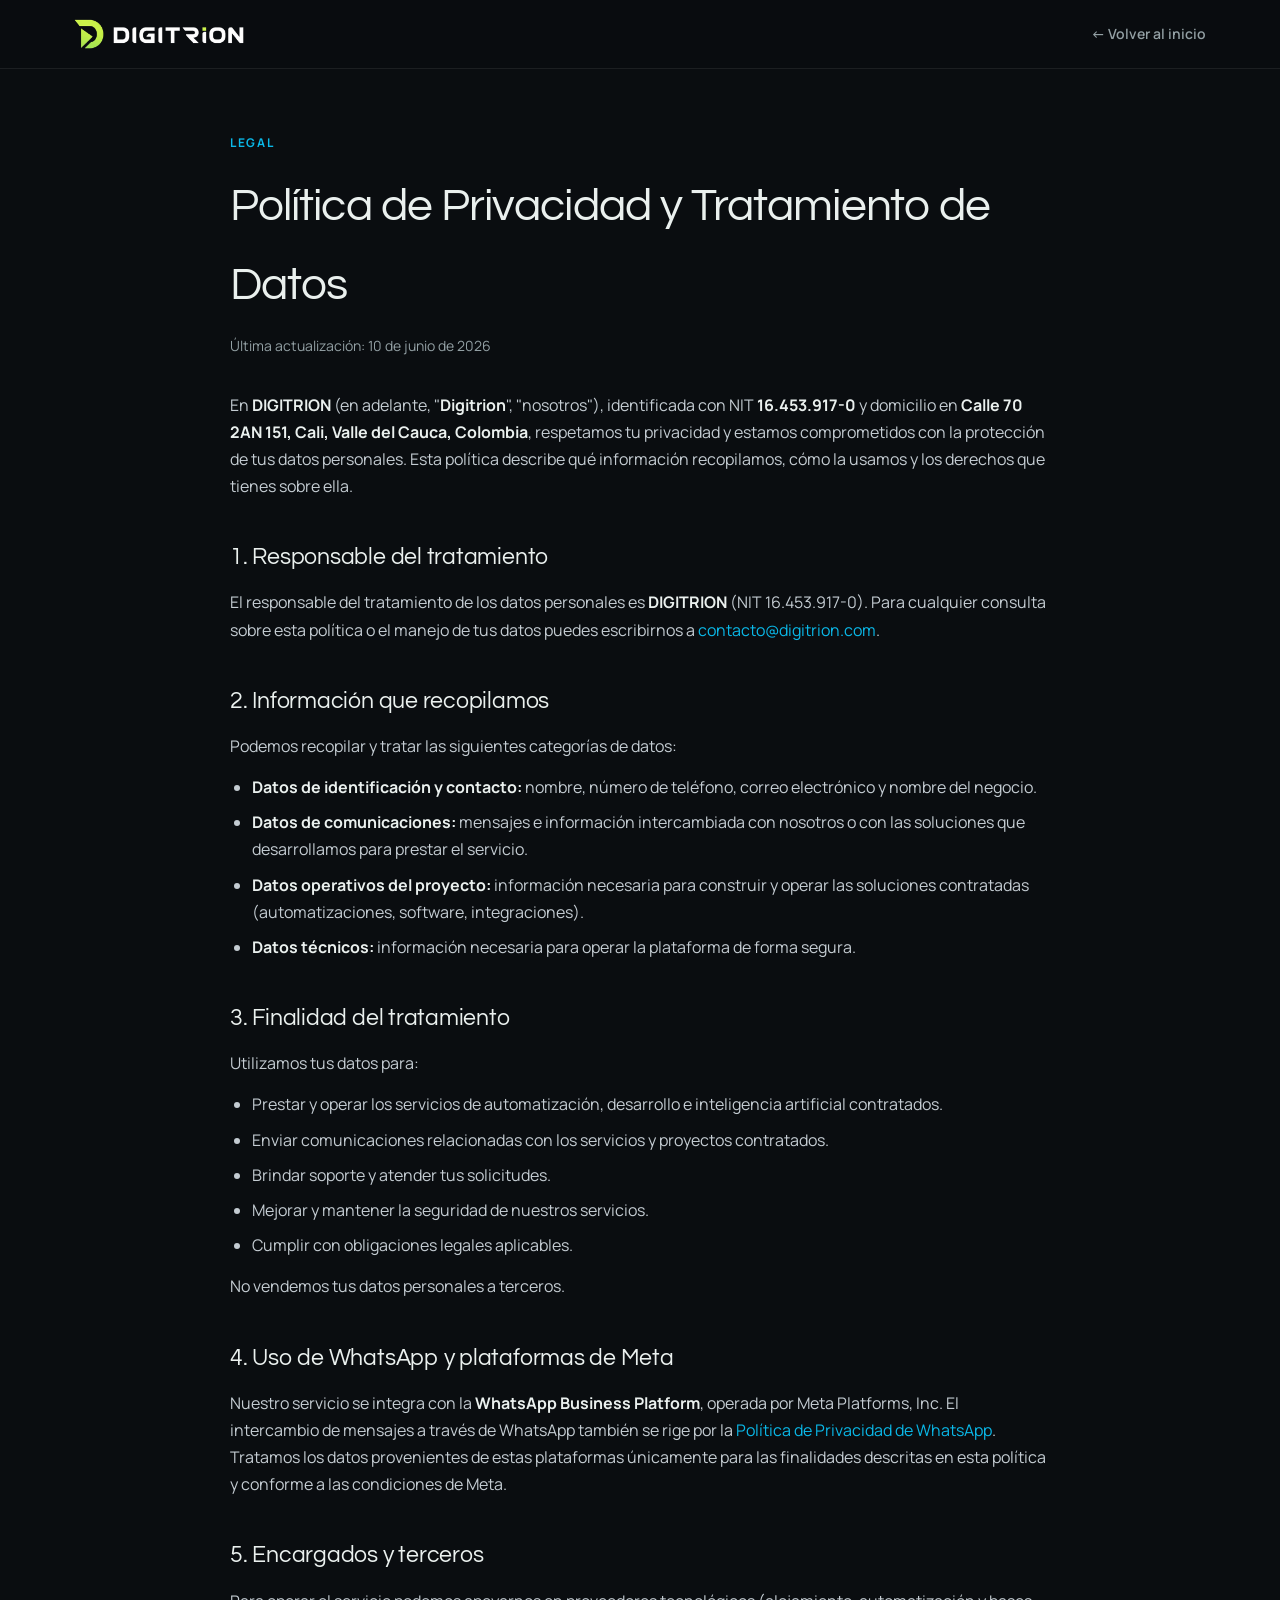
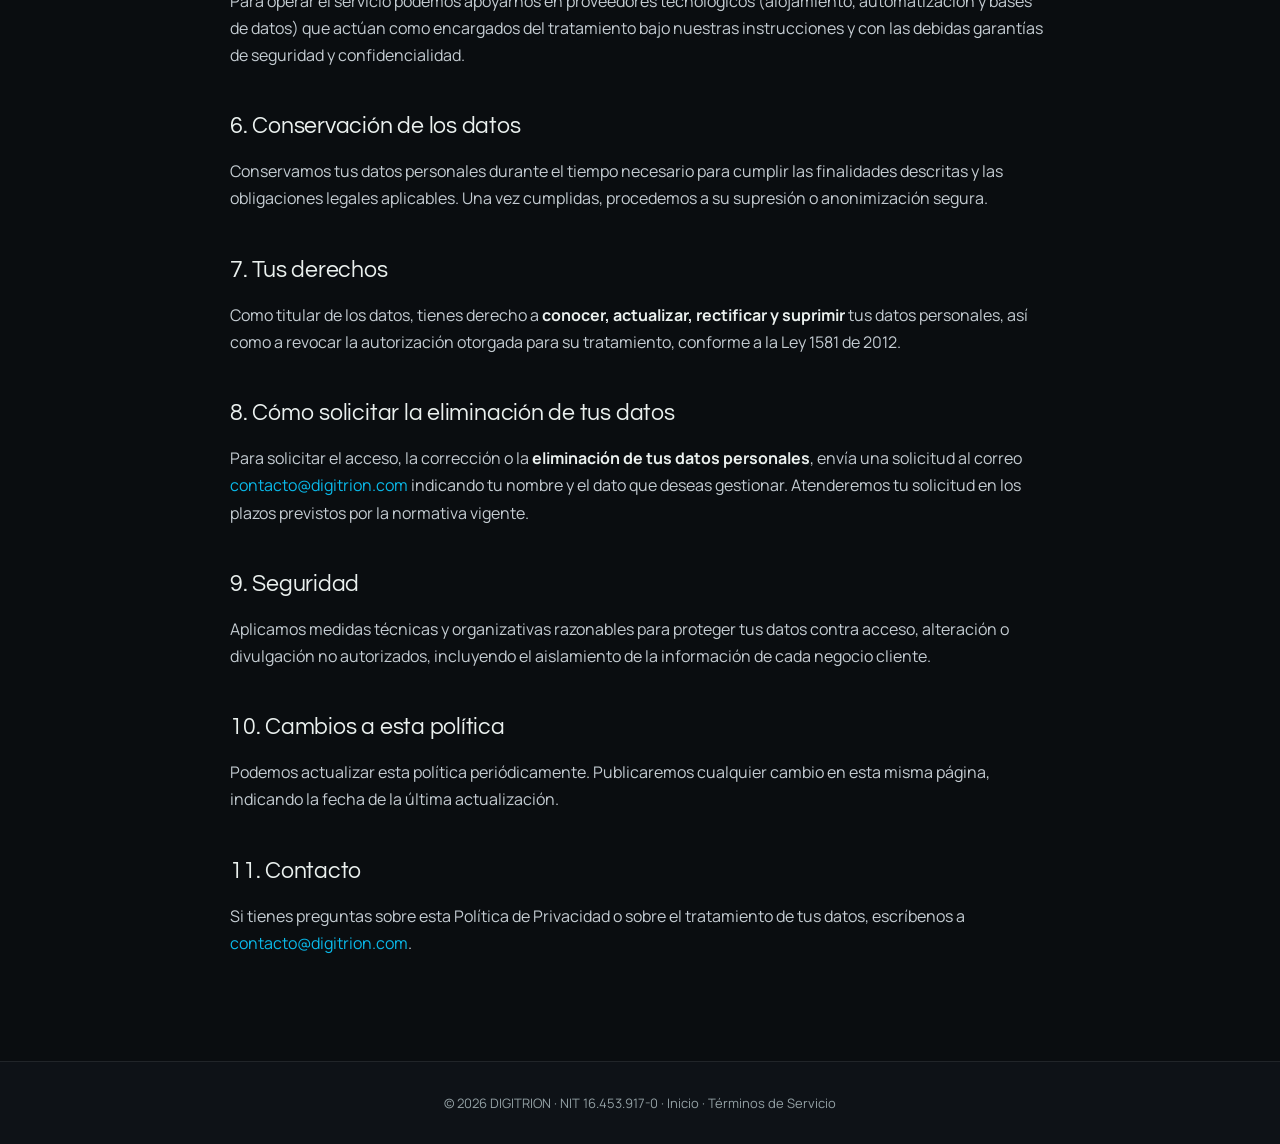
==== privacidad.html @ e2b2ffc6 "Sitio web Digitrion: landing + páginas legales para despliegue con Docker/nginx - index.html con dat" ====
<!DOCTYPE html>
<html lang="es">
<head>
<meta charset="UTF-8" />
<meta name="viewport" content="width=device-width, initial-scale=1.0" />
<title>Política de Privacidad — Digitrion</title>
<meta name="description" content="Política de Privacidad y Tratamiento de Datos Personales de Digitrion." />
<link rel="preconnect" href="https://fonts.googleapis.com">
<link rel="preconnect" href="https://fonts.gstatic.com" crossorigin>
<link href="https://fonts.googleapis.com/css2?family=Questrial&family=Manrope:wght@400;500;600;700&display=swap" rel="stylesheet">
<style>
  :root{--bg:#0a0d10;--bg-2:#0e1217;--surface:#141a20;--border:rgba(255,255,255,.08);--border-strong:rgba(255,255,255,.14);--text:#eaf0ee;--muted:#93a0a4;--accent:#0ab8e8;--maxw:820px}
  *{box-sizing:border-box;margin:0;padding:0}
  html{scroll-behavior:smooth}
  body{background:var(--bg);color:var(--text);font-family:'Manrope',sans-serif;line-height:1.7;-webkit-font-smoothing:antialiased}
  a{color:var(--accent);text-decoration:none}
  a:hover{text-decoration:underline}
  .wrap{max-width:var(--maxw);margin:0 auto;padding:0 24px}
  header{position:sticky;top:0;z-index:50;backdrop-filter:blur(12px);background:rgba(10,13,16,.72);border-bottom:1px solid var(--border)}
  nav{display:flex;align-items:center;justify-content:space-between;height:68px;max-width:1180px;margin:0 auto;padding:0 24px}
  .logo{display:flex;align-items:center;gap:10px;font-family:'Questrial';font-weight:400;font-size:21px;color:var(--text)}
  .logo .dot{width:10px;height:10px;border-radius:3px;background:var(--accent);box-shadow:0 0 14px var(--accent)}
  .back{color:var(--muted);font-size:14px;font-weight:600}
  .back:hover{color:var(--accent);text-decoration:none}
  .doc{padding:64px 0 90px}
  .eyebrow{color:var(--accent);font-weight:700;font-size:12px;letter-spacing:.14em;text-transform:uppercase;margin-bottom:14px}
  h1{font-family:'Questrial';font-weight:400;font-size:clamp(32px,5vw,46px);letter-spacing:-.02em;margin-bottom:10px}
  .updated{color:var(--muted);font-size:14px;margin-bottom:34px}
  .note{background:var(--surface);border:1px solid var(--border-strong);border-left:3px solid var(--accent);border-radius:12px;padding:16px 20px;color:var(--muted);font-size:14px;margin-bottom:40px}
  h2{font-family:'Questrial';font-weight:400;font-size:23px;letter-spacing:-.01em;margin:38px 0 12px;color:var(--text)}
  p{color:#c4ccd2;margin-bottom:14px}
  ul{margin:0 0 14px 22px;color:#c4ccd2}
  li{margin-bottom:8px}
  .hl{color:#dff}
  strong{color:var(--text)}
  footer{border-top:1px solid var(--border);background:var(--bg-2);padding:30px 0;color:var(--muted);font-size:13px;text-align:center}
  footer a{color:var(--muted)}
</style>
</head>
<body>
<header>
  <nav>
    <a href="index.html" class="logo"><img src="logo.png" alt="Digitrion" height="30" /></a>
    <a href="index.html" class="back">← Volver al inicio</a>
  </nav>
</header>

<main class="wrap doc">
  <p class="eyebrow">Legal</p>
  <h1>Política de Privacidad y Tratamiento de Datos</h1>
  <p class="updated">Última actualización: 10 de junio de 2026</p>

  <p>En <strong>DIGITRION</strong> (en adelante, "<strong>Digitrion</strong>", "nosotros"), identificada con NIT <strong>16.453.917-0</strong> y domicilio en <strong>Calle 70 2AN 151, Cali, Valle del Cauca, Colombia</strong>, respetamos tu privacidad y estamos comprometidos con la protección de tus datos personales. Esta política describe qué información recopilamos, cómo la usamos y los derechos que tienes sobre ella.</p>

  <h2>1. Responsable del tratamiento</h2>
  <p>El responsable del tratamiento de los datos personales es <strong>DIGITRION</strong> (NIT 16.453.917-0). Para cualquier consulta sobre esta política o el manejo de tus datos puedes escribirnos a <a href="mailto:contacto@digitrion.com">contacto@digitrion.com</a>.</p>

  <h2>2. Información que recopilamos</h2>
  <p>Podemos recopilar y tratar las siguientes categorías de datos:</p>
  <ul>
    <li><strong>Datos de identificación y contacto:</strong> nombre, número de teléfono, correo electrónico y nombre del negocio.</li>
    <li><strong>Datos de comunicaciones:</strong> mensajes e información intercambiada con nosotros o con las soluciones que desarrollamos para prestar el servicio.</li>
    <li><strong>Datos operativos del proyecto:</strong> información necesaria para construir y operar las soluciones contratadas (automatizaciones, software, integraciones).</li>
    <li><strong>Datos técnicos:</strong> información necesaria para operar la plataforma de forma segura.</li>
  </ul>

  <h2>3. Finalidad del tratamiento</h2>
  <p>Utilizamos tus datos para:</p>
  <ul>
    <li>Prestar y operar los servicios de automatización, desarrollo e inteligencia artificial contratados.</li>
    <li>Enviar comunicaciones relacionadas con los servicios y proyectos contratados.</li>
    <li>Brindar soporte y atender tus solicitudes.</li>
    <li>Mejorar y mantener la seguridad de nuestros servicios.</li>
    <li>Cumplir con obligaciones legales aplicables.</li>
  </ul>
  <p>No vendemos tus datos personales a terceros.</p>

  <h2>4. Uso de WhatsApp y plataformas de Meta</h2>
  <p>Nuestro servicio se integra con la <strong>WhatsApp Business Platform</strong>, operada por Meta Platforms, Inc. El intercambio de mensajes a través de WhatsApp también se rige por la <a href="https://www.whatsapp.com/legal/privacy-policy" target="_blank" rel="noopener">Política de Privacidad de WhatsApp</a>. Tratamos los datos provenientes de estas plataformas únicamente para las finalidades descritas en esta política y conforme a las condiciones de Meta.</p>

  <h2>5. Encargados y terceros</h2>
  <p>Para operar el servicio podemos apoyarnos en proveedores tecnológicos (alojamiento, automatización y bases de datos) que actúan como encargados del tratamiento bajo nuestras instrucciones y con las debidas garantías de seguridad y confidencialidad.</p>

  <h2>6. Conservación de los datos</h2>
  <p>Conservamos tus datos personales durante el tiempo necesario para cumplir las finalidades descritas y las obligaciones legales aplicables. Una vez cumplidas, procedemos a su supresión o anonimización segura.</p>

  <h2>7. Tus derechos</h2>
  <p>Como titular de los datos, tienes derecho a <strong>conocer, actualizar, rectificar y suprimir</strong> tus datos personales, así como a revocar la autorización otorgada para su tratamiento, conforme a la Ley 1581 de 2012.</p>

  <h2>8. Cómo solicitar la eliminación de tus datos</h2>
  <p>Para solicitar el acceso, la corrección o la <strong>eliminación de tus datos personales</strong>, envía una solicitud al correo <a href="mailto:contacto@digitrion.com">contacto@digitrion.com</a> indicando tu nombre y el dato que deseas gestionar. Atenderemos tu solicitud en los plazos previstos por la normativa vigente.</p>

  <h2>9. Seguridad</h2>
  <p>Aplicamos medidas técnicas y organizativas razonables para proteger tus datos contra acceso, alteración o divulgación no autorizados, incluyendo el aislamiento de la información de cada negocio cliente.</p>

  <h2>10. Cambios a esta política</h2>
  <p>Podemos actualizar esta política periódicamente. Publicaremos cualquier cambio en esta misma página, indicando la fecha de la última actualización.</p>

  <h2>11. Contacto</h2>
  <p>Si tienes preguntas sobre esta Política de Privacidad o sobre el tratamiento de tus datos, escríbenos a <a href="mailto:contacto@digitrion.com">contacto@digitrion.com</a>.</p>
</main>

<footer>
  © <span id="year"></span> DIGITRION · NIT 16.453.917-0 · <a href="index.html">Inicio</a> · <a href="terminos.html">Términos de Servicio</a>
</footer>
<script>document.getElementById('year').textContent=new Date().getFullYear();</script>
</body>
</html>
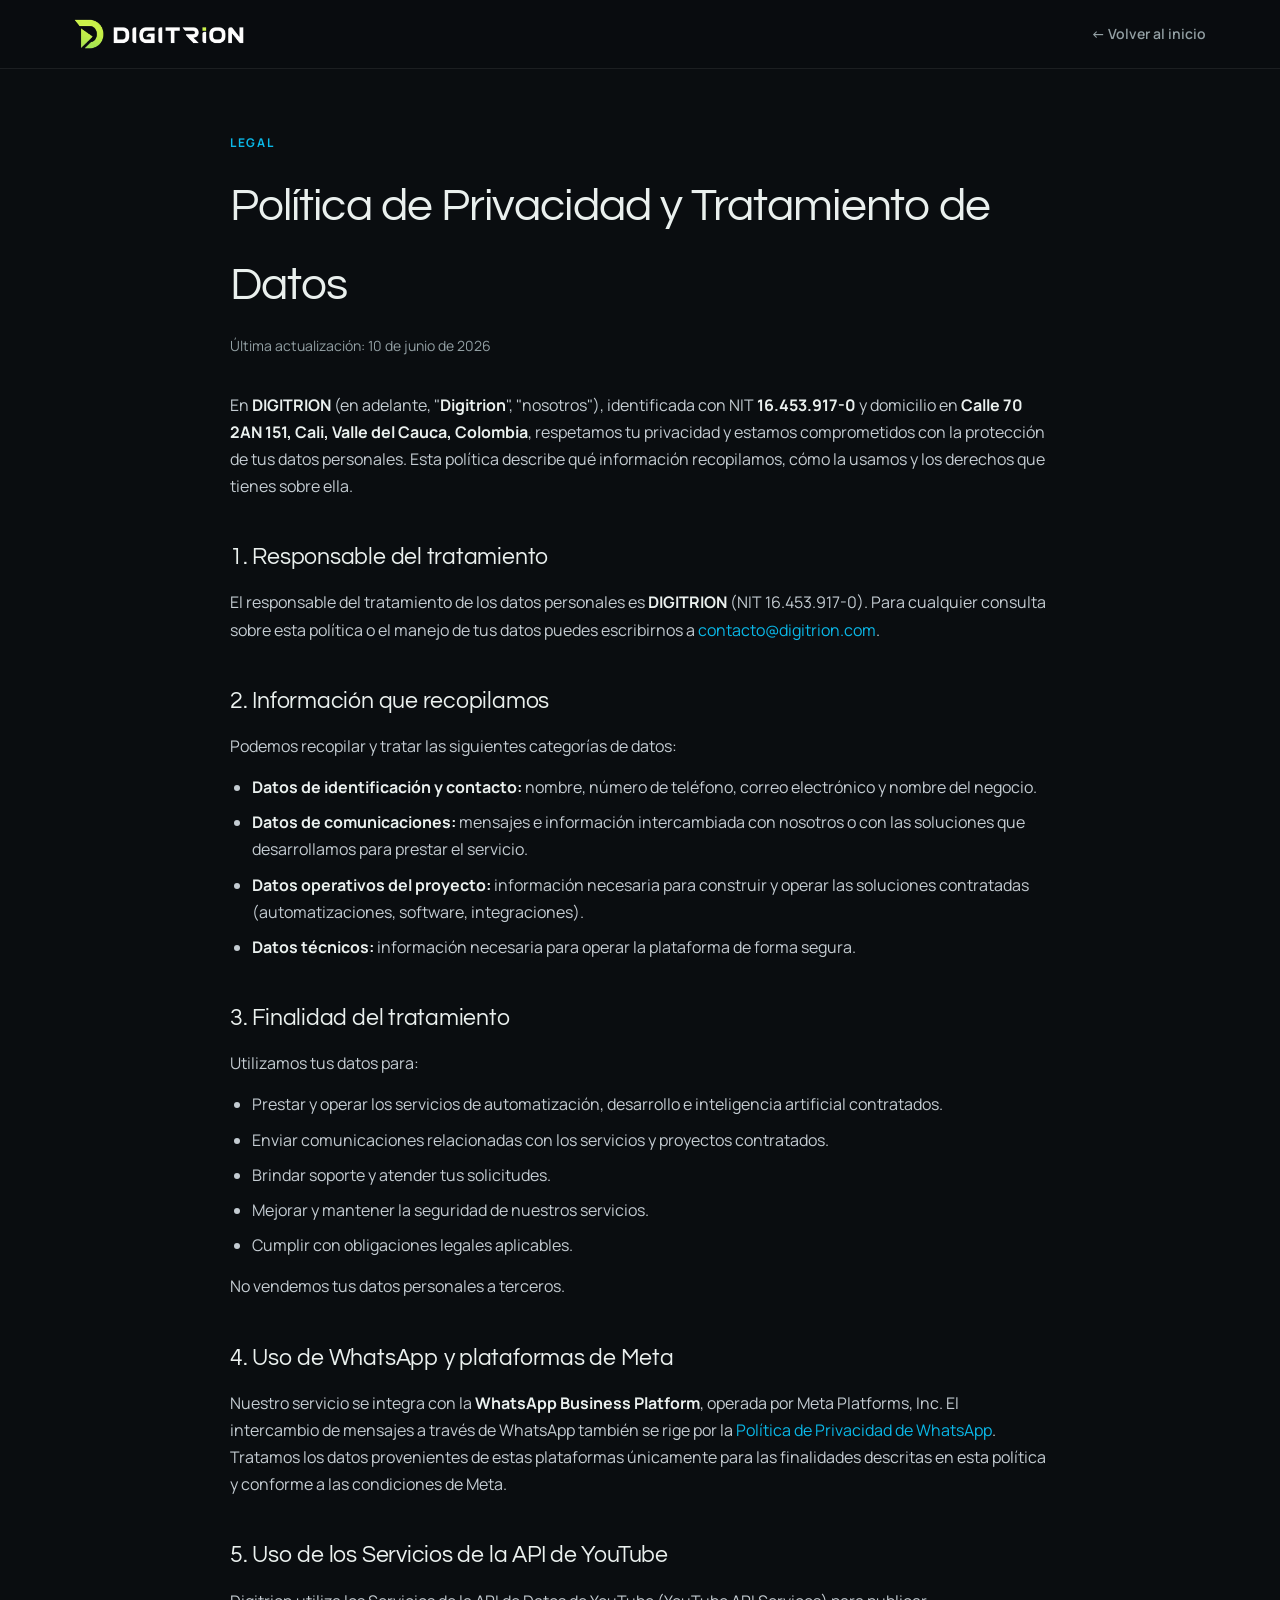
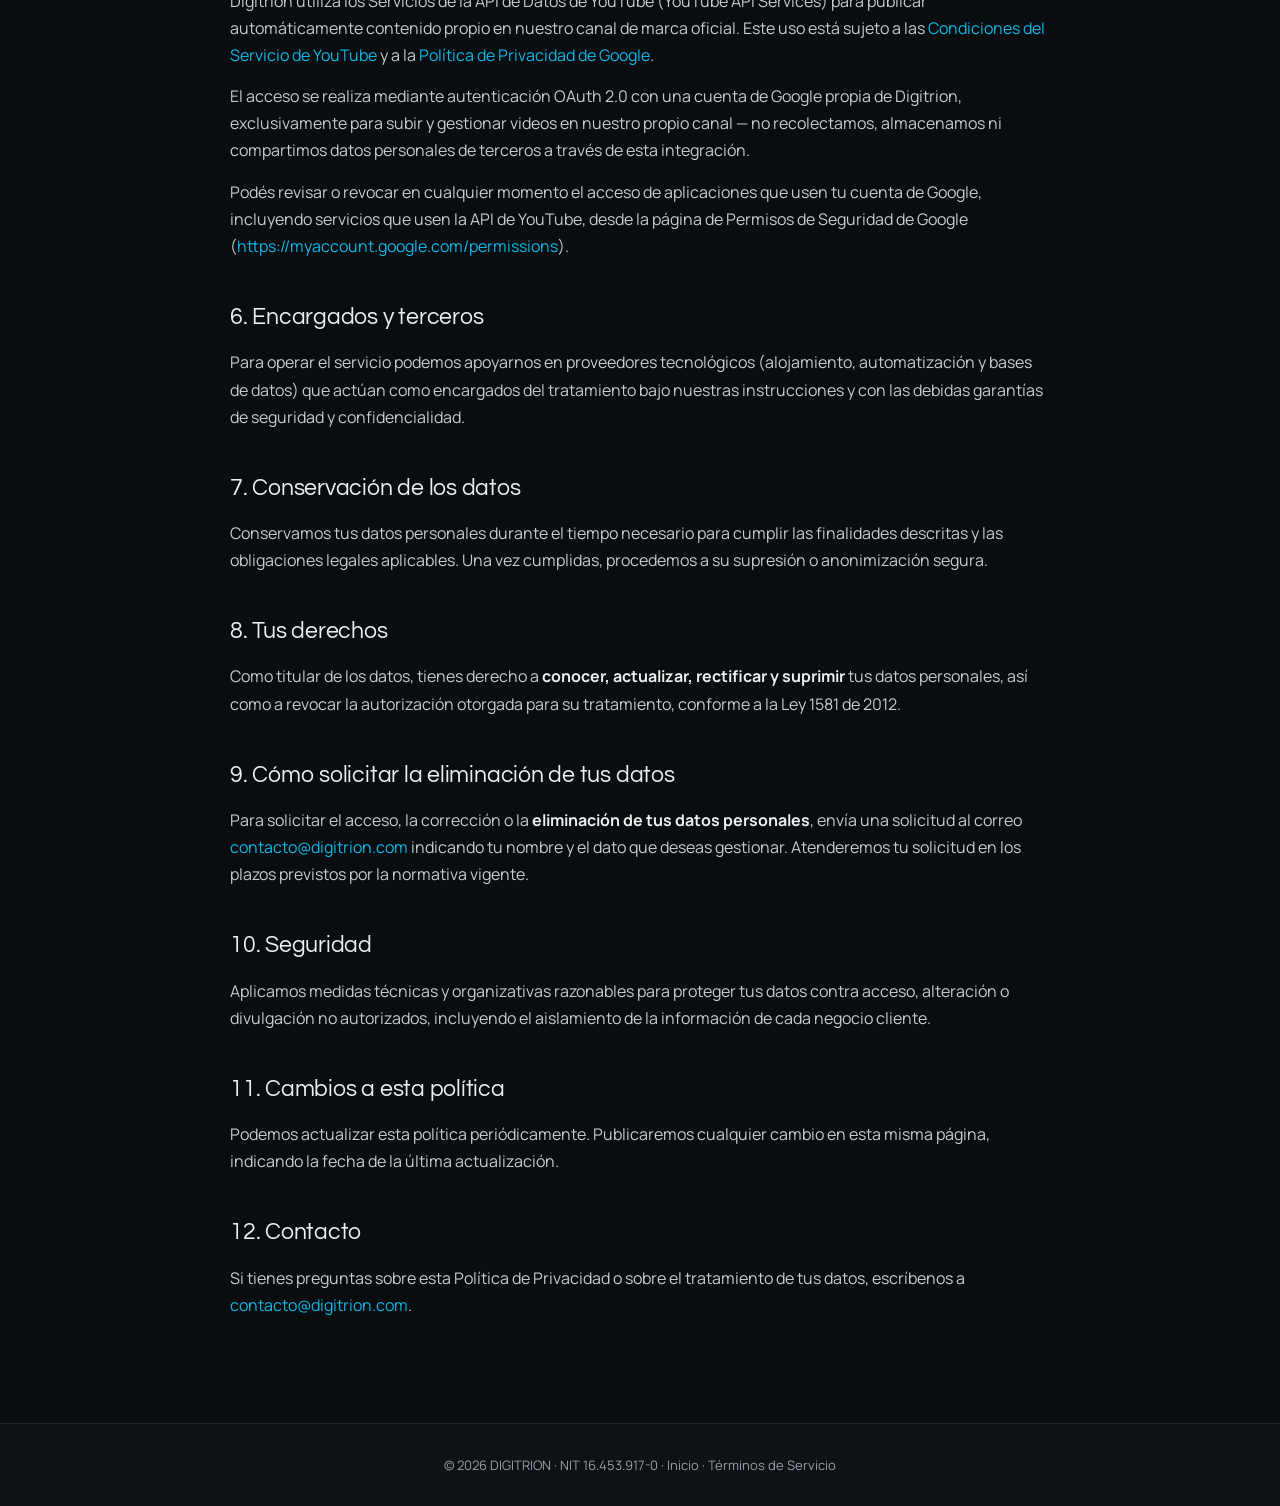
==== commit e8028d3c: "Agrega seccion de uso de la API de YouTube a privacidad.html Requisito de auditoria de Google (YouTu" ====
--- a/privacidad.html
+++ b/privacidad.html
@@ -78,25 +78,30 @@
   <h2>4. Uso de WhatsApp y plataformas de Meta</h2>
   <p>Nuestro servicio se integra con la <strong>WhatsApp Business Platform</strong>, operada por Meta Platforms, Inc. El intercambio de mensajes a través de WhatsApp también se rige por la <a href="https://www.whatsapp.com/legal/privacy-policy" target="_blank" rel="noopener">Política de Privacidad de WhatsApp</a>. Tratamos los datos provenientes de estas plataformas únicamente para las finalidades descritas en esta política y conforme a las condiciones de Meta.</p>
 
-  <h2>5. Encargados y terceros</h2>
+  <h2>5. Uso de los Servicios de la API de YouTube</h2>
+  <p>Digitrion utiliza los Servicios de la API de Datos de YouTube (YouTube API Services) para publicar automáticamente contenido propio en nuestro canal de marca oficial. Este uso está sujeto a las <a href="https://www.youtube.com/t/terms" target="_blank" rel="noopener">Condiciones del Servicio de YouTube</a> y a la <a href="https://policies.google.com/privacy" target="_blank" rel="noopener">Política de Privacidad de Google</a>.</p>
+  <p>El acceso se realiza mediante autenticación OAuth 2.0 con una cuenta de Google propia de Digitrion, exclusivamente para subir y gestionar videos en nuestro propio canal — no recolectamos, almacenamos ni compartimos datos personales de terceros a través de esta integración.</p>
+  <p>Podés revisar o revocar en cualquier momento el acceso de aplicaciones que usen tu cuenta de Google, incluyendo servicios que usen la API de YouTube, desde la página de Permisos de Seguridad de Google (<a href="https://myaccount.google.com/permissions" target="_blank" rel="noopener">https://myaccount.google.com/permissions</a>).</p>
+
+  <h2>6. Encargados y terceros</h2>
   <p>Para operar el servicio podemos apoyarnos en proveedores tecnológicos (alojamiento, automatización y bases de datos) que actúan como encargados del tratamiento bajo nuestras instrucciones y con las debidas garantías de seguridad y confidencialidad.</p>
 
-  <h2>6. Conservación de los datos</h2>
+  <h2>7. Conservación de los datos</h2>
   <p>Conservamos tus datos personales durante el tiempo necesario para cumplir las finalidades descritas y las obligaciones legales aplicables. Una vez cumplidas, procedemos a su supresión o anonimización segura.</p>
 
-  <h2>7. Tus derechos</h2>
+  <h2>8. Tus derechos</h2>
   <p>Como titular de los datos, tienes derecho a <strong>conocer, actualizar, rectificar y suprimir</strong> tus datos personales, así como a revocar la autorización otorgada para su tratamiento, conforme a la Ley 1581 de 2012.</p>
 
-  <h2>8. Cómo solicitar la eliminación de tus datos</h2>
+  <h2>9. Cómo solicitar la eliminación de tus datos</h2>
   <p>Para solicitar el acceso, la corrección o la <strong>eliminación de tus datos personales</strong>, envía una solicitud al correo <a href="mailto:contacto@digitrion.com">contacto@digitrion.com</a> indicando tu nombre y el dato que deseas gestionar. Atenderemos tu solicitud en los plazos previstos por la normativa vigente.</p>
 
-  <h2>9. Seguridad</h2>
+  <h2>10. Seguridad</h2>
   <p>Aplicamos medidas técnicas y organizativas razonables para proteger tus datos contra acceso, alteración o divulgación no autorizados, incluyendo el aislamiento de la información de cada negocio cliente.</p>
 
-  <h2>10. Cambios a esta política</h2>
+  <h2>11. Cambios a esta política</h2>
   <p>Podemos actualizar esta política periódicamente. Publicaremos cualquier cambio en esta misma página, indicando la fecha de la última actualización.</p>
 
-  <h2>11. Contacto</h2>
+  <h2>12. Contacto</h2>
   <p>Si tienes preguntas sobre esta Política de Privacidad o sobre el tratamiento de tus datos, escríbenos a <a href="mailto:contacto@digitrion.com">contacto@digitrion.com</a>.</p>
 </main>
 
